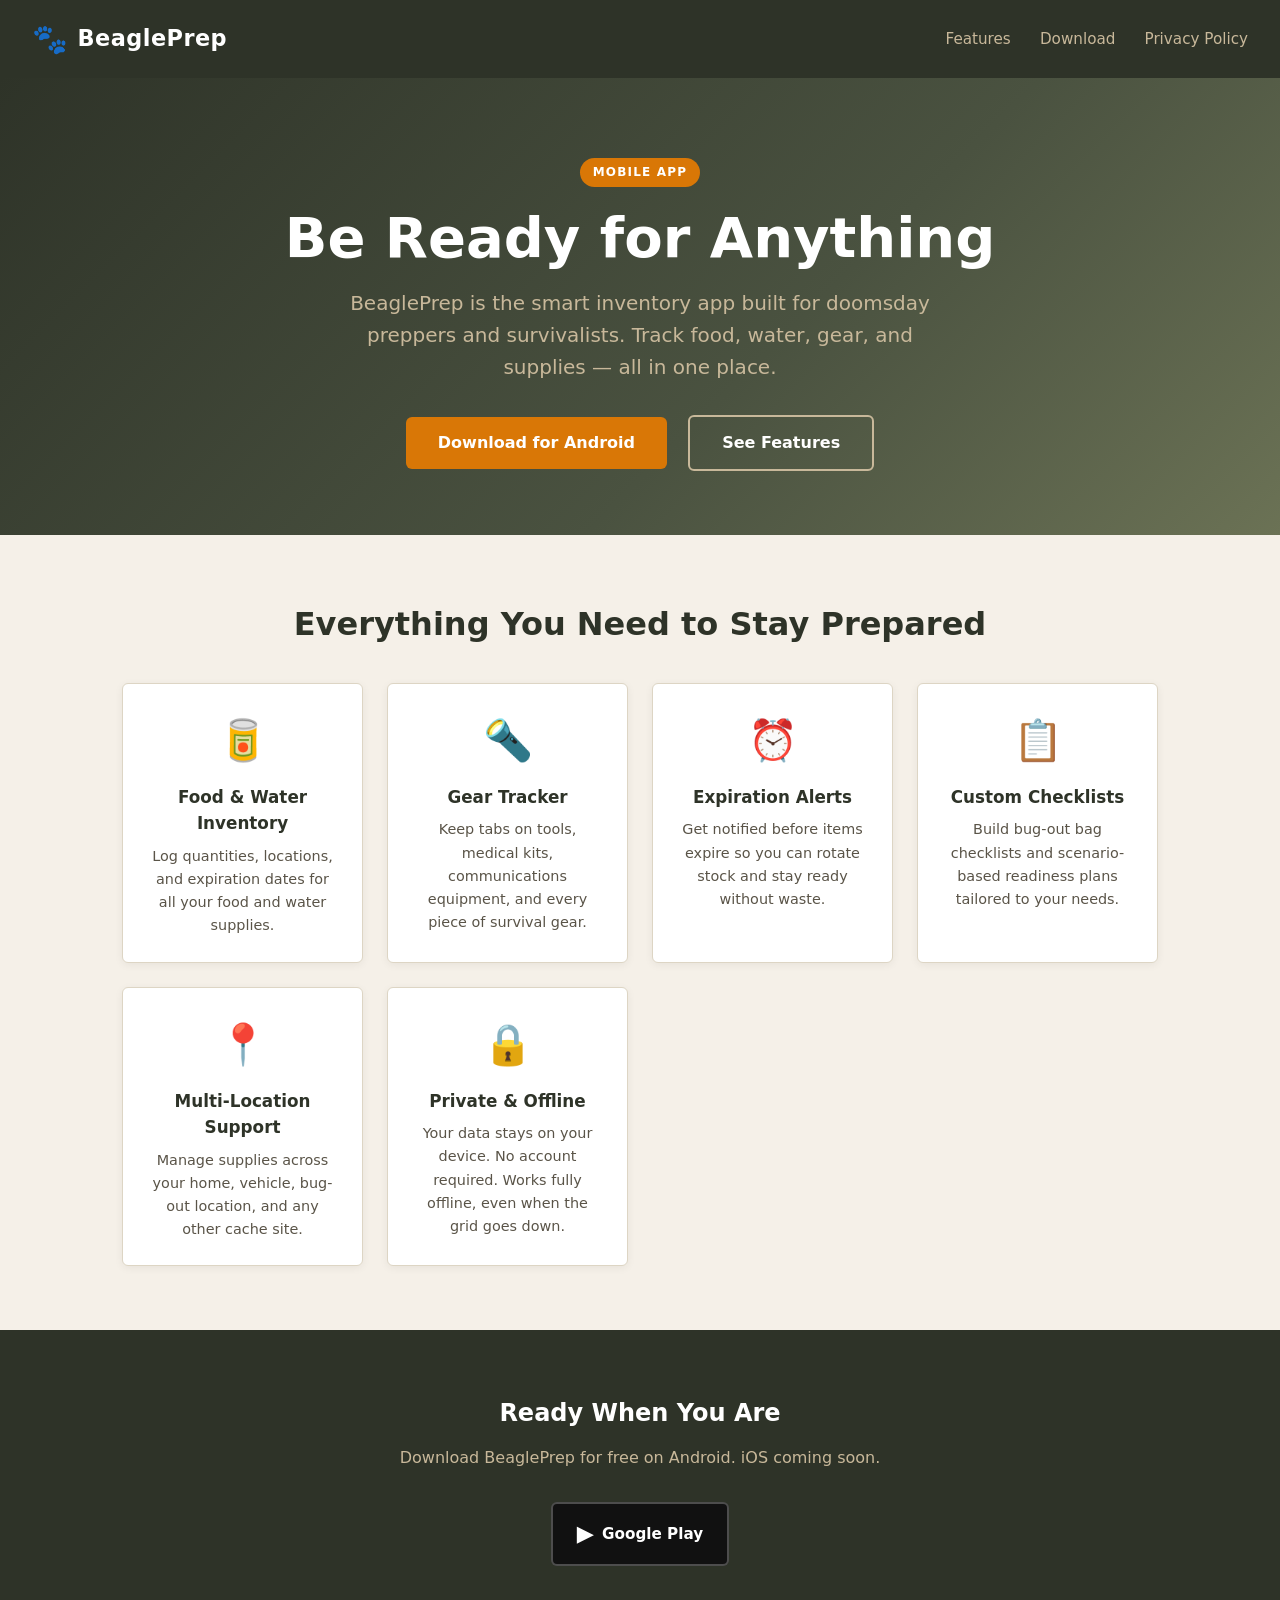
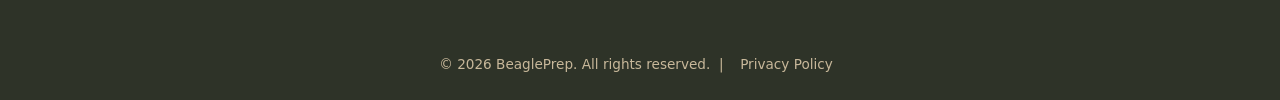
==== beagleprep/index.html @ c1d59034 "Updated website." ====
<!DOCTYPE html>
<html lang="en">
<head>
  <meta charset="UTF-8" />
  <meta name="viewport" content="width=device-width, initial-scale=1.0" />
  <meta name="description" content="BeaglePrep — The smart inventory app for doomsday preppers and survivalists. Track food, water, gear and supplies so you're always ready." />
  <title>BeaglePrep — Prepper Inventory App</title>
  <link rel="stylesheet" href="../style.css" />
</head>
<body>

  <!-- ── Header ── -->
  <header>
    <a class="logo" href="/beagleprep/">
      <span class="logo-icon">🐾</span>
      <span class="logo-text">BeaglePrep</span>
    </a>
    <nav>
      <a href="#features">Features</a>
      <a href="#download">Download</a>
      <a href="/beagleprep/privacy/">Privacy Policy</a>
    </nav>
  </header>

  <!-- ── Hero ── -->
  <div class="hero">
    <span class="hero-badge">Mobile App</span>
    <h1>Be Ready for Anything</h1>
    <p>BeaglePrep is the smart inventory app built for doomsday preppers and survivalists. Track food, water, gear, and supplies — all in one place.</p>
    <a href="#download" class="btn btn-primary">Download for Android</a>
    <a href="#features" class="btn btn-outline">See Features</a>
  </div>

  <!-- ── Features ── -->
  <section id="features">
    <h2>Everything You Need to Stay Prepared</h2>
    <div class="features-grid">

      <div class="feature-card">
        <div class="icon">🥫</div>
        <h3>Food &amp; Water Inventory</h3>
        <p>Log quantities, locations, and expiration dates for all your food and water supplies.</p>
      </div>

      <div class="feature-card">
        <div class="icon">🔦</div>
        <h3>Gear Tracker</h3>
        <p>Keep tabs on tools, medical kits, communications equipment, and every piece of survival gear.</p>
      </div>

      <div class="feature-card">
        <div class="icon">⏰</div>
        <h3>Expiration Alerts</h3>
        <p>Get notified before items expire so you can rotate stock and stay ready without waste.</p>
      </div>

      <div class="feature-card">
        <div class="icon">📋</div>
        <h3>Custom Checklists</h3>
        <p>Build bug-out bag checklists and scenario-based readiness plans tailored to your needs.</p>
      </div>

      <div class="feature-card">
        <div class="icon">📍</div>
        <h3>Multi-Location Support</h3>
        <p>Manage supplies across your home, vehicle, bug-out location, and any other cache site.</p>
      </div>

      <div class="feature-card">
        <div class="icon">🔒</div>
        <h3>Private &amp; Offline</h3>
        <p>Your data stays on your device. No account required. Works fully offline, even when the grid goes down.</p>
      </div>

    </div>
  </section>

  <!-- ── Download ── -->
  <div class="download-section" id="download">
    <h2>Ready When You Are</h2>
    <p>Download BeaglePrep for free on Android. iOS coming soon.</p>
    <div class="store-buttons">
      <a href="#" class="store-btn">
        <span class="store-icon">▶</span>
        Google Play
      </a>
    </div>
  </div>

  <!-- ── Footer ── -->
  <footer>
    <p>
      &copy; <span id="year"></span> BeaglePrep. All rights reserved.
      &nbsp;|&nbsp;
      <a href="/beagleprep/privacy/">Privacy Policy</a>
    </p>
  </footer>

  <script>
    document.getElementById('year').textContent = new Date().getFullYear();
  </script>

</body>
</html>
---- style.css ----
/* BeaglePrep — Static Website Styles */

*, *::before, *::after {
  box-sizing: border-box;
  margin: 0;
  padding: 0;
}

:root {
  --olive:      #4a5240;
  --olive-dark: #2e3328;
  --tan:        #c8b89a;
  --tan-light:  #f5f0e8;
  --amber:      #d97706;
  --amber-dark: #b45309;
  --text:       #1c1a17;
  --text-muted: #5a5448;
  --white:      #ffffff;
  --radius:     6px;
}

html {
  font-size: 16px;
  scroll-behavior: smooth;
}

body {
  font-family: 'Segoe UI', system-ui, -apple-system, sans-serif;
  background-color: var(--tan-light);
  color: var(--text);
  line-height: 1.6;
}

/* ── Header ─────────────────────────────────────────────────── */
header {
  background-color: var(--olive-dark);
  color: var(--white);
  padding: 1rem 2rem;
  display: flex;
  align-items: center;
  justify-content: space-between;
  gap: 1rem;
  flex-wrap: wrap;
}

.logo {
  display: flex;
  align-items: center;
  gap: 0.6rem;
  text-decoration: none;
  color: var(--white);
}

.logo-icon {
  font-size: 1.8rem;
}

.logo-text {
  font-size: 1.4rem;
  font-weight: 700;
  letter-spacing: 0.02em;
}

nav a {
  color: var(--tan);
  text-decoration: none;
  font-size: 0.95rem;
  margin-left: 1.5rem;
  transition: color 0.2s;
}

nav a:hover {
  color: var(--white);
}

/* ── Hero ───────────────────────────────────────────────────── */
.hero {
  background: linear-gradient(135deg, var(--olive-dark) 0%, var(--olive) 60%, #6b7255 100%);
  color: var(--white);
  text-align: center;
  padding: 5rem 2rem 4rem;
}

.hero-badge {
  display: inline-block;
  background-color: var(--amber);
  color: var(--white);
  font-size: 0.75rem;
  font-weight: 700;
  letter-spacing: 0.1em;
  text-transform: uppercase;
  padding: 0.3rem 0.8rem;
  border-radius: 2rem;
  margin-bottom: 1.2rem;
}

.hero h1 {
  font-size: clamp(2rem, 5vw, 3.5rem);
  font-weight: 800;
  line-height: 1.15;
  margin-bottom: 1rem;
}

.hero p {
  font-size: clamp(1rem, 2.5vw, 1.25rem);
  color: var(--tan);
  max-width: 600px;
  margin: 0 auto 2rem;
}

.btn {
  display: inline-block;
  padding: 0.85rem 2rem;
  border-radius: var(--radius);
  font-size: 1rem;
  font-weight: 600;
  text-decoration: none;
  transition: background-color 0.2s, transform 0.1s;
  cursor: pointer;
  border: none;
}

.btn:active { transform: scale(0.98); }

.btn-primary {
  background-color: var(--amber);
  color: var(--white);
}

.btn-primary:hover {
  background-color: var(--amber-dark);
}

.btn-outline {
  background-color: transparent;
  color: var(--white);
  border: 2px solid var(--tan);
  margin-left: 1rem;
}

.btn-outline:hover {
  background-color: rgba(255,255,255,0.1);
}

/* ── Sections ───────────────────────────────────────────────── */
section {
  padding: 4rem 2rem;
  max-width: 1100px;
  margin: 0 auto;
}

section h2 {
  font-size: clamp(1.5rem, 3vw, 2rem);
  color: var(--olive-dark);
  margin-bottom: 2rem;
  text-align: center;
}

/* ── Feature Grid ───────────────────────────────────────────── */
.features-grid {
  display: grid;
  grid-template-columns: repeat(auto-fit, minmax(240px, 1fr));
  gap: 1.5rem;
}

.feature-card {
  background: var(--white);
  border: 1px solid #ddd5c4;
  border-radius: var(--radius);
  padding: 1.5rem;
  text-align: center;
  box-shadow: 0 2px 8px rgba(0,0,0,0.06);
}

.feature-card .icon {
  font-size: 2.5rem;
  margin-bottom: 0.75rem;
}

.feature-card h3 {
  font-size: 1.05rem;
  color: var(--olive-dark);
  margin-bottom: 0.5rem;
}

.feature-card p {
  font-size: 0.9rem;
  color: var(--text-muted);
}

/* ── App-Store Buttons ──────────────────────────────────────── */
.download-section {
  background-color: var(--olive-dark);
  color: var(--white);
  text-align: center;
  padding: 4rem 2rem;
}

.download-section h2 {
  color: var(--white);
  margin-bottom: 0.75rem;
}

.download-section p {
  color: var(--tan);
  margin-bottom: 2rem;
}

.store-buttons {
  display: flex;
  gap: 1rem;
  justify-content: center;
  flex-wrap: wrap;
}

.store-btn {
  display: inline-flex;
  align-items: center;
  gap: 0.5rem;
  background-color: #111;
  color: var(--white);
  border: 2px solid rgba(255,255,255,0.25);
  border-radius: var(--radius);
  padding: 0.75rem 1.5rem;
  text-decoration: none;
  font-size: 0.95rem;
  font-weight: 600;
  transition: border-color 0.2s;
}

.store-btn:hover {
  border-color: var(--amber);
}

.store-btn .store-icon {
  font-size: 1.4rem;
}

/* ── Home (thegroovesalad.com) ──────────────────────────────── */
.home-content {
  max-width: 600px;
  margin: 0 auto;
  padding: 3rem 2rem;
  text-align: center;
}

.dog-photo {
  margin-bottom: 2.5rem;
}

.dog-photo img {
  width: 100%;
  max-width: 400px;
  border-radius: 12px;
  box-shadow: 0 4px 16px rgba(0,0,0,0.12);
}

.home-projects {
  display: flex;
  flex-direction: column;
  gap: 1rem;
}

.project-card {
  display: flex;
  align-items: center;
  gap: 1.25rem;
  background: var(--white);
  border: 1px solid #ddd5c4;
  border-radius: var(--radius);
  padding: 1.25rem 1.5rem;
  text-decoration: none;
  color: var(--text);
  box-shadow: 0 2px 8px rgba(0,0,0,0.06);
  transition: box-shadow 0.2s, border-color 0.2s;
  text-align: left;
}

.project-card:hover {
  box-shadow: 0 4px 16px rgba(0,0,0,0.12);
  border-color: var(--amber);
}

.project-icon {
  font-size: 2.25rem;
  flex-shrink: 0;
}

.project-card h2 {
  font-size: 1.15rem;
  color: var(--olive-dark);
  margin-bottom: 0.2rem;
}

.project-card p {
  font-size: 0.875rem;
  color: var(--text-muted);
  margin: 0;
}

/* ── Privacy Policy ─────────────────────────────────────────── */
.policy-content {
  max-width: 760px;
  margin: 0 auto;
  padding: 3rem 2rem;
}

.policy-content h1 {
  font-size: clamp(1.75rem, 3vw, 2.25rem);
  color: var(--olive-dark);
  margin-bottom: 0.5rem;
}

.policy-content .updated {
  font-size: 0.85rem;
  color: var(--text-muted);
  margin-bottom: 2.5rem;
}

.policy-content h2 {
  font-size: 1.15rem;
  color: var(--olive-dark);
  margin-top: 2rem;
  margin-bottom: 0.5rem;
  text-align: left;
}

.policy-content p,
.policy-content ul {
  font-size: 0.95rem;
  color: var(--text);
  margin-bottom: 1rem;
}

.policy-content ul {
  padding-left: 1.5rem;
}

.policy-content ul li {
  margin-bottom: 0.4rem;
}

.policy-content a {
  color: var(--amber-dark);
  text-decoration: underline;
}

/* ── Footer ─────────────────────────────────────────────────── */
footer {
  background-color: var(--olive-dark);
  color: var(--tan);
  text-align: center;
  padding: 1.5rem 2rem;
  font-size: 0.85rem;
}

footer a {
  color: var(--tan);
  text-decoration: none;
  margin: 0 0.5rem;
}

footer a:hover {
  color: var(--white);
}
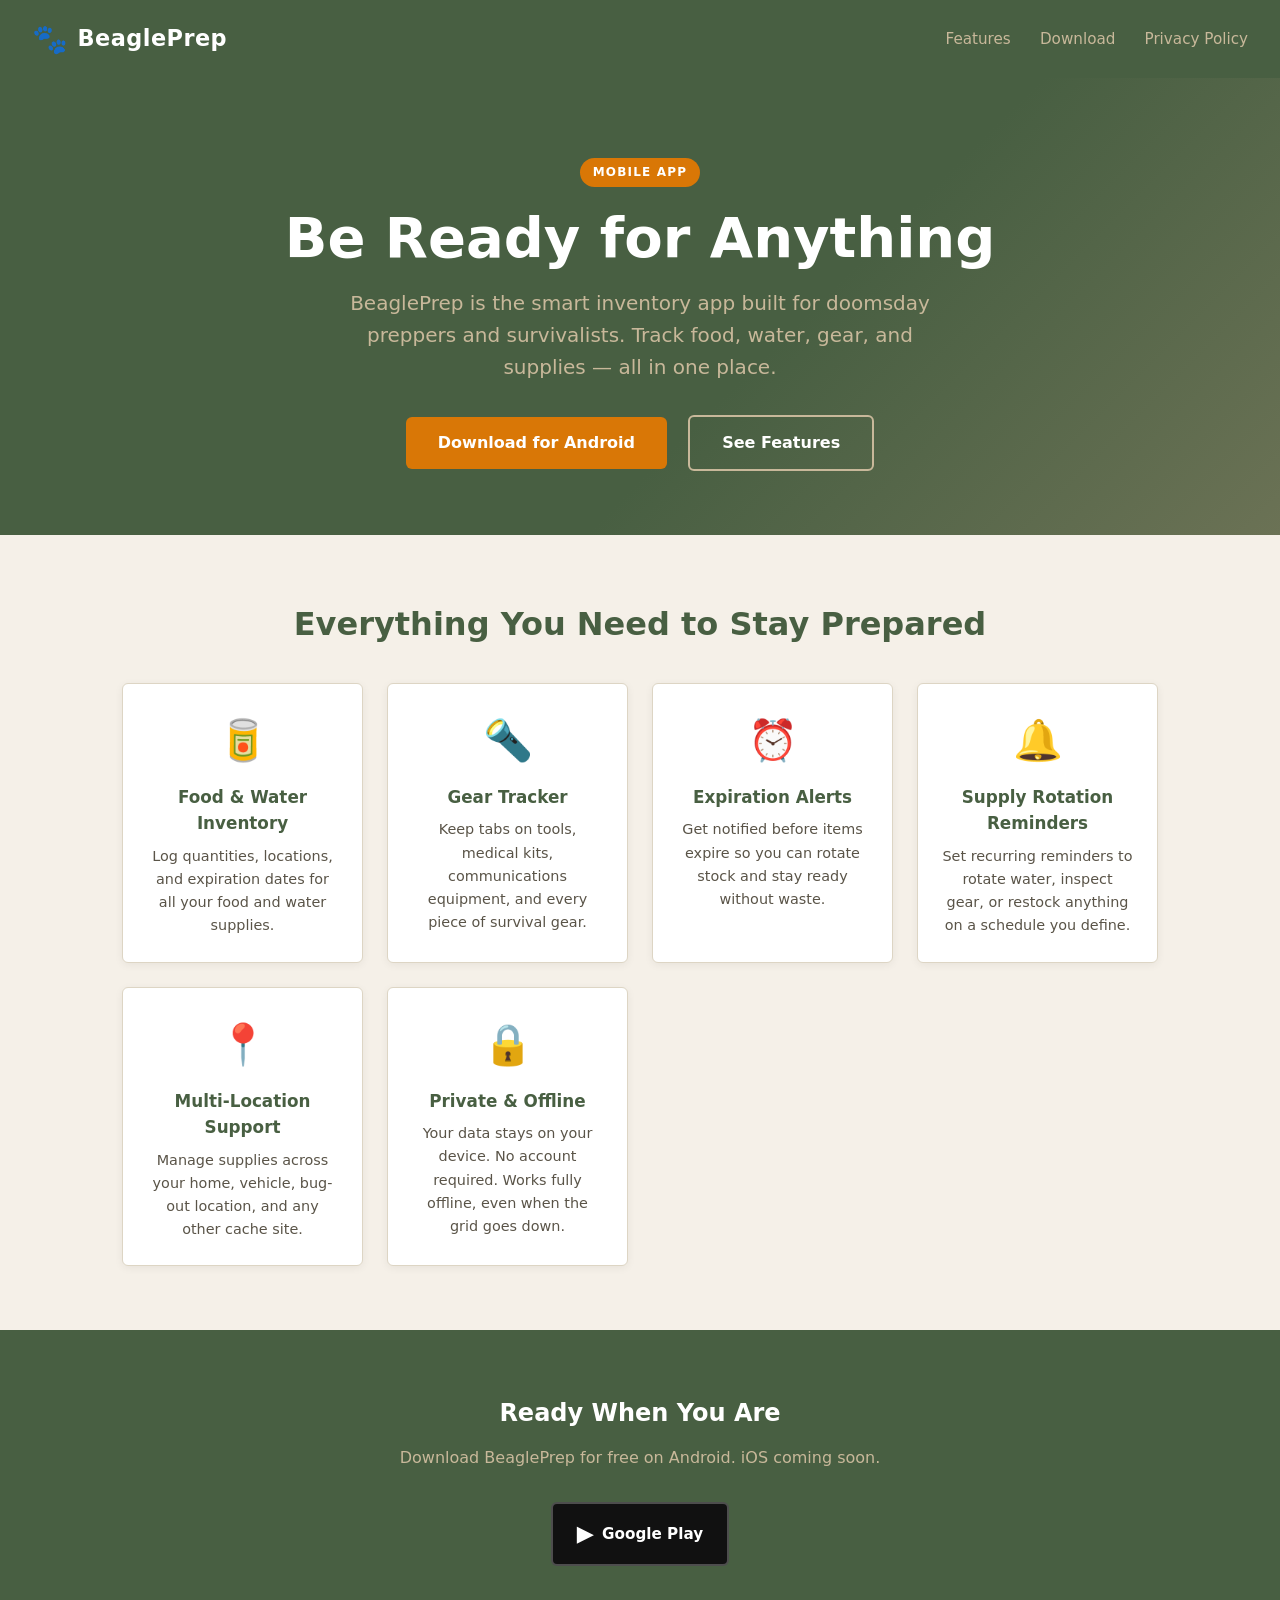
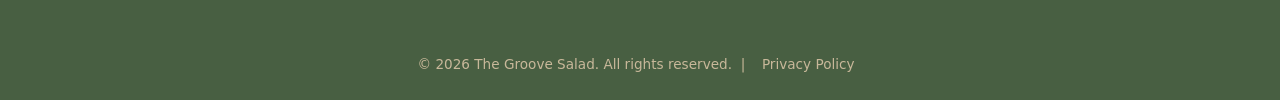
==== commit 6089e681: "Updates. Priuvacy policy anchor." ====
--- a/beagleprep/index.html
+++ b/beagleprep/index.html
@@ -55,9 +55,9 @@
       </div>
 
       <div class="feature-card">
-        <div class="icon">📋</div>
-        <h3>Custom Checklists</h3>
-        <p>Build bug-out bag checklists and scenario-based readiness plans tailored to your needs.</p>
+        <div class="icon">🔔</div>
+        <h3>Supply Rotation Reminders</h3>
+        <p>Set recurring reminders to rotate water, inspect gear, or restock anything on a schedule you define.</p>
       </div>
 
       <div class="feature-card">
@@ -90,7 +90,7 @@
   <!-- ── Footer ── -->
   <footer>
     <p>
-      &copy; <span id="year"></span> BeaglePrep. All rights reserved.
+      &copy; <span id="year"></span> The Groove Salad. All rights reserved.
       &nbsp;|&nbsp;
       <a href="/beagleprep/privacy/">Privacy Policy</a>
     </p>
--- a/style.css
+++ b/style.css
@@ -7,8 +7,8 @@
 }
 
 :root {
-  --olive:      #4a5240;
-  --olive-dark: #2e3328;
+  --olive:      #485F42;
+  --olive-dark: #485F42;
   --tan:        #c8b89a;
   --tan-light:  #f5f0e8;
   --amber:      #d97706;
@@ -238,21 +238,52 @@
 
 /* ── Home (thegroovesalad.com) ──────────────────────────────── */
 .home-content {
-  max-width: 600px;
+  max-width: 620px;
   margin: 0 auto;
   padding: 3rem 2rem;
-  text-align: center;
 }
 
 .dog-photo {
-  margin-bottom: 2.5rem;
+  margin-bottom: 2rem;
+  text-align: center;
 }
 
 .dog-photo img {
   width: 100%;
-  max-width: 400px;
+  max-width: 420px;
   border-radius: 12px;
   box-shadow: 0 4px 16px rgba(0,0,0,0.12);
+}
+
+.home-bio {
+  margin-bottom: 2.5rem;
+}
+
+.home-bio h1 {
+  font-size: clamp(1.75rem, 4vw, 2.25rem);
+  color: var(--olive-dark);
+  margin-bottom: 1rem;
+}
+
+.home-bio p {
+  font-size: 1rem;
+  color: var(--text);
+  margin-bottom: 0.9rem;
+  line-height: 1.7;
+}
+
+.home-bio-dog {
+  font-size: 0.875rem !important;
+  color: var(--text-muted) !important;
+  font-style: italic;
+}
+
+.home-projects-heading {
+  font-size: 0.85rem;
+  text-transform: uppercase;
+  letter-spacing: 0.08em;
+  color: var(--text-muted);
+  margin-bottom: 0.75rem;
 }
 
 .home-projects {
@@ -286,7 +317,7 @@
   flex-shrink: 0;
 }
 
-.project-card h2 {
+.project-card h3 {
   font-size: 1.15rem;
   color: var(--olive-dark);
   margin-bottom: 0.2rem;
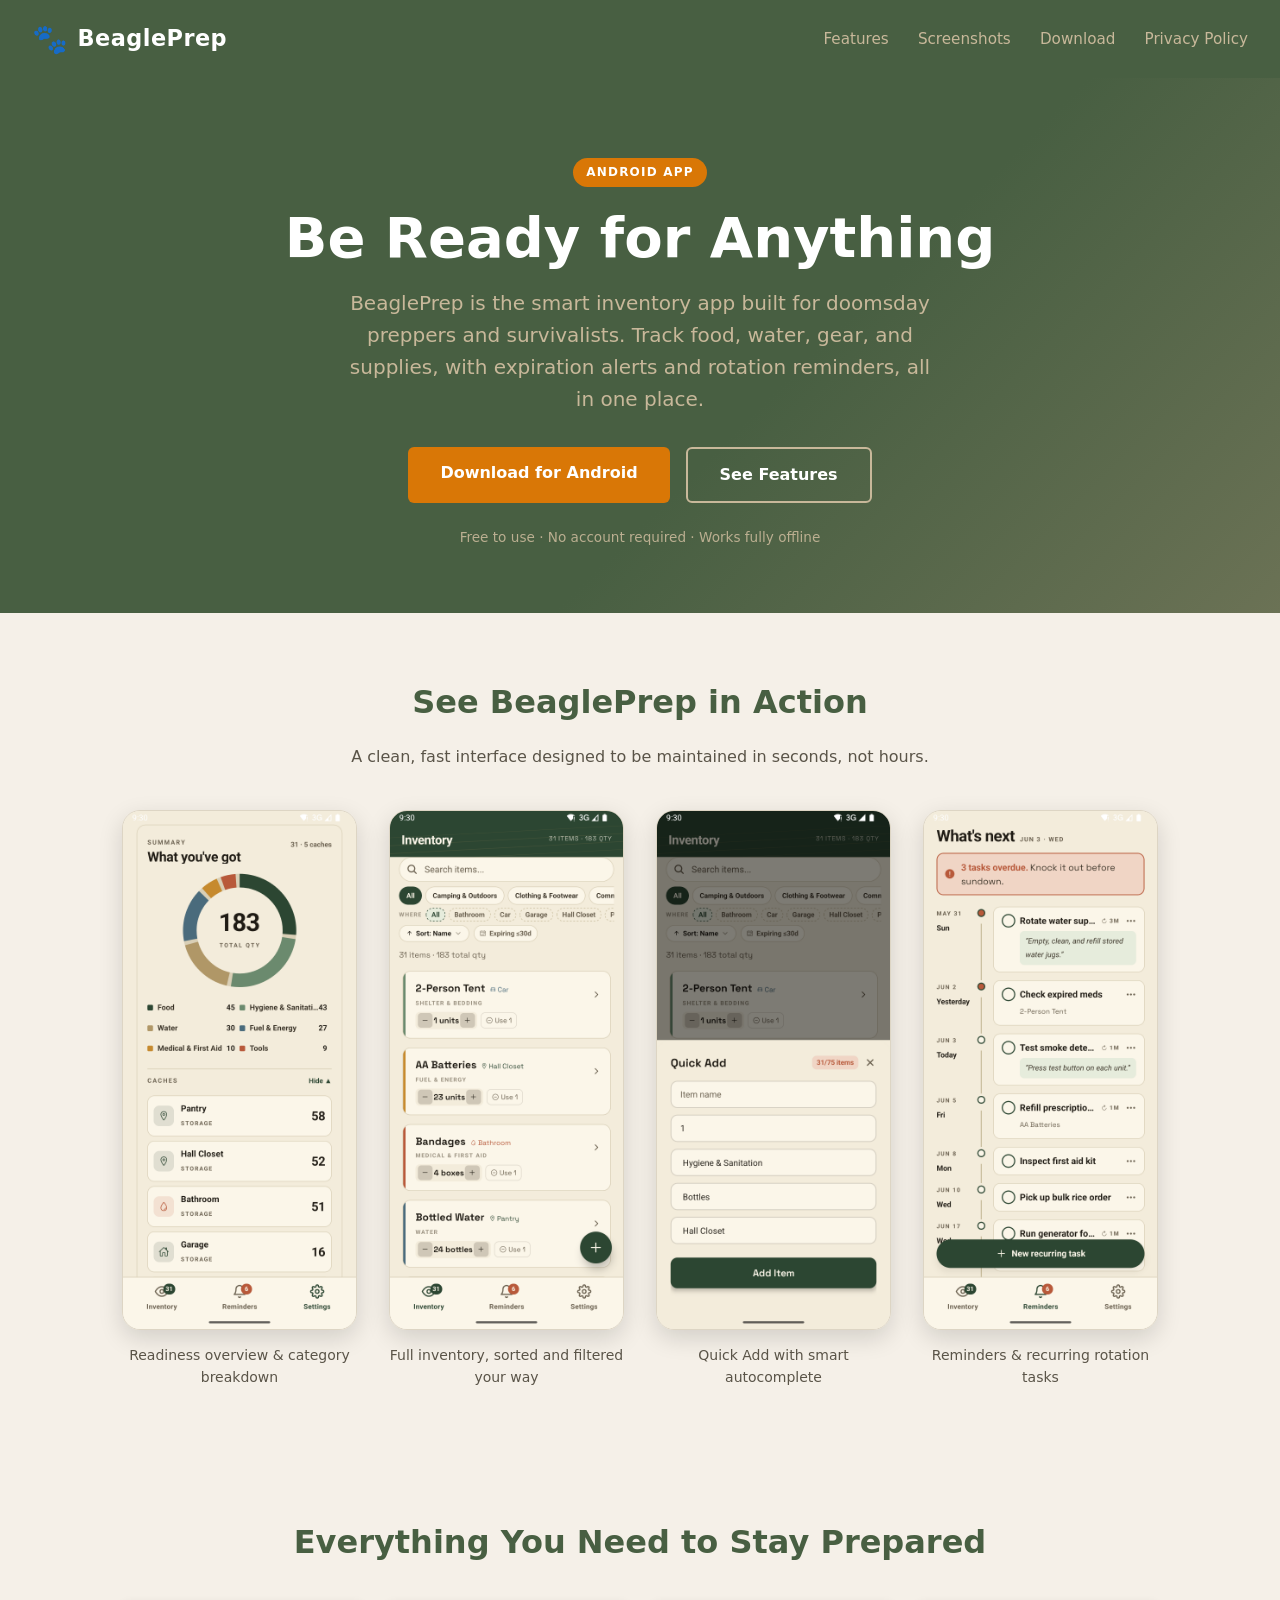
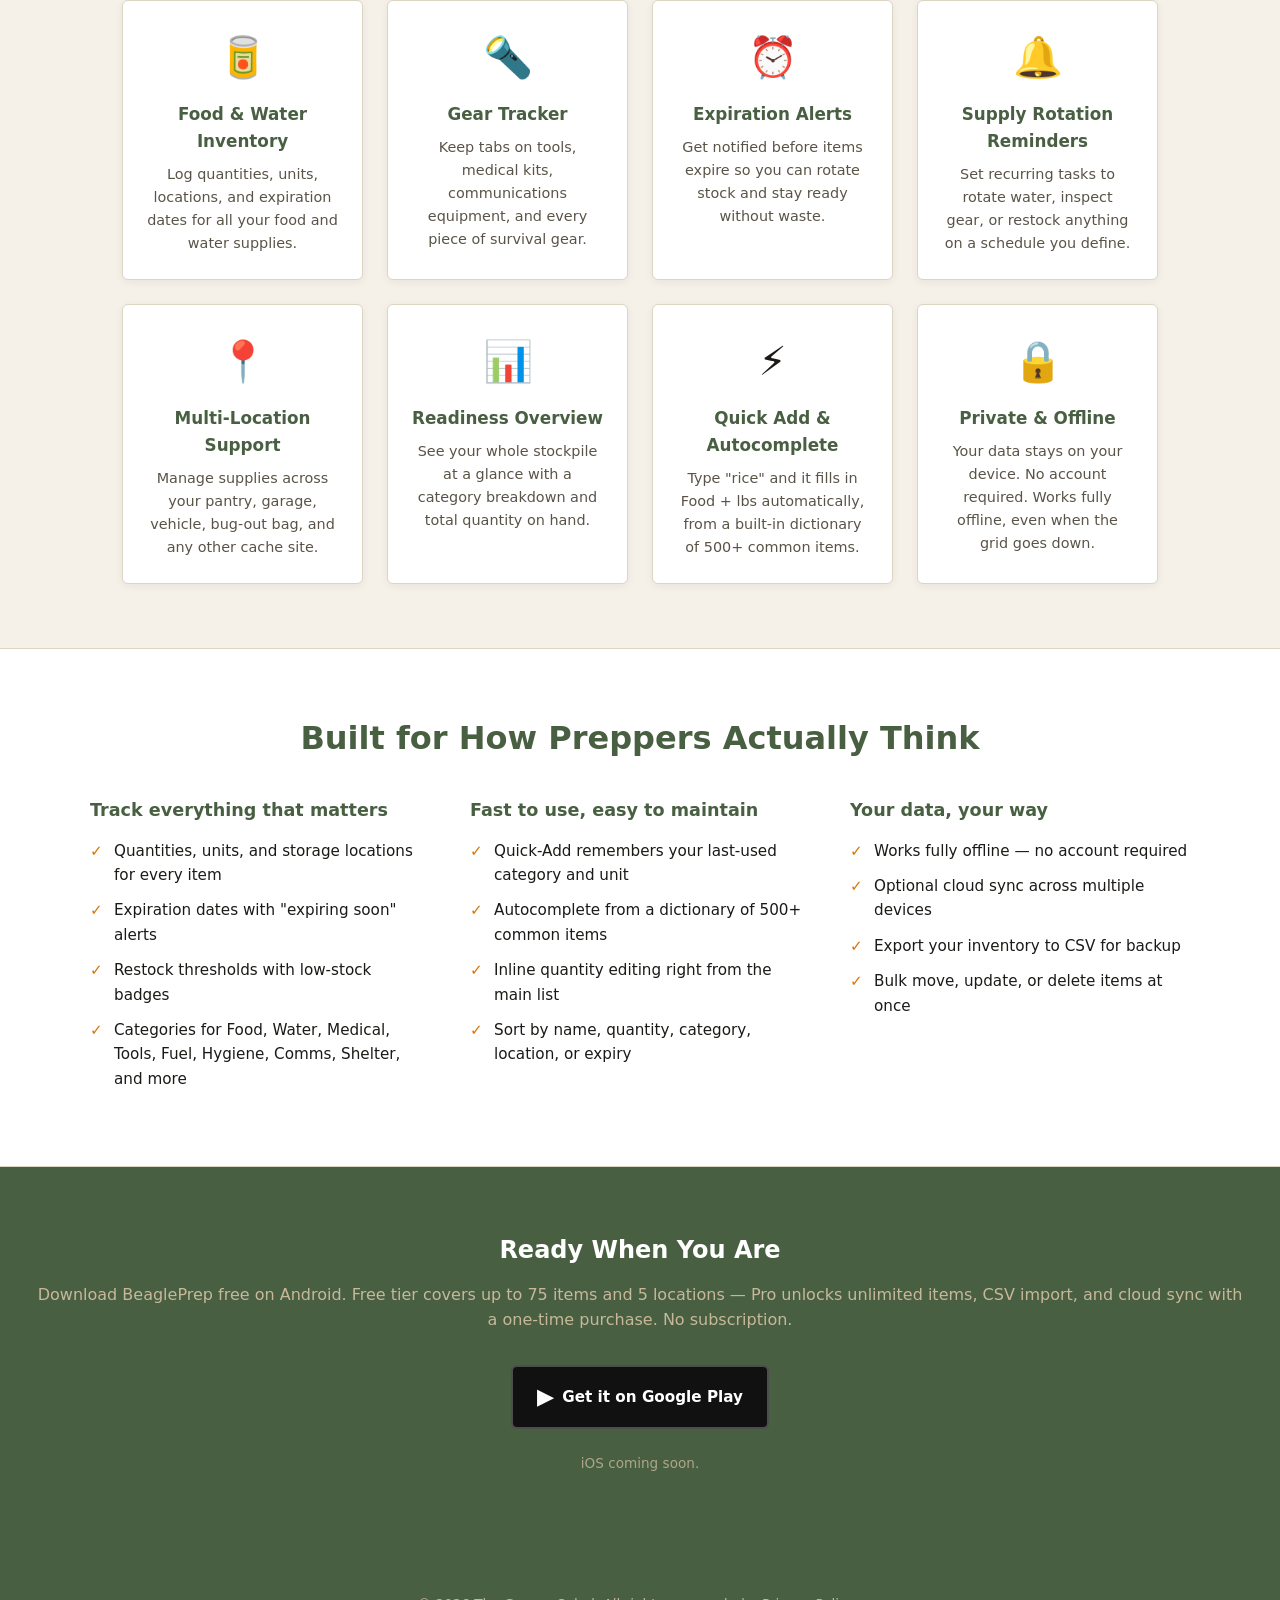
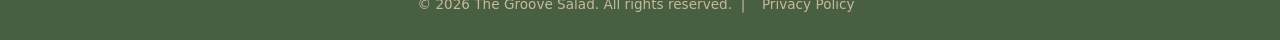
==== commit c4c0a47f: "UPdated BeaglePrep site to include screenies." ====
--- a/beagleprep/index.html
+++ b/beagleprep/index.html
@@ -3,8 +3,8 @@
 <head>
   <meta charset="UTF-8" />
   <meta name="viewport" content="width=device-width, initial-scale=1.0" />
-  <meta name="description" content="BeaglePrep — The smart inventory app for doomsday preppers and survivalists. Track food, water, gear and supplies so you're always ready." />
-  <title>BeaglePrep — Prepper Inventory App</title>
+  <meta name="description" content="BeaglePrep: the smart inventory app for doomsday preppers and survivalists. Track food, water, gear and supplies with expiration alerts and rotation reminders so you're always ready." />
+  <title>BeaglePrep · Prepper Inventory App for Android</title>
   <link rel="stylesheet" href="../style.css" />
 </head>
 <body>
@@ -17,6 +17,7 @@
     </a>
     <nav>
       <a href="#features">Features</a>
+      <a href="#screenshots">Screenshots</a>
       <a href="#download">Download</a>
       <a href="/beagleprep/privacy/">Privacy Policy</a>
     </nav>
@@ -24,12 +25,44 @@
 
   <!-- ── Hero ── -->
   <div class="hero">
-    <span class="hero-badge">Mobile App</span>
+    <span class="hero-badge">Android App</span>
     <h1>Be Ready for Anything</h1>
-    <p>BeaglePrep is the smart inventory app built for doomsday preppers and survivalists. Track food, water, gear, and supplies — all in one place.</p>
-    <a href="#download" class="btn btn-primary">Download for Android</a>
-    <a href="#features" class="btn btn-outline">See Features</a>
+    <p>BeaglePrep is the smart inventory app built for doomsday preppers and survivalists. Track food, water, gear, and supplies, with expiration alerts and rotation reminders, all in one place.</p>
+    <div class="hero-actions">
+      <a href="https://play.google.com/store/apps/details?id=com.beagle.inventory" class="btn btn-primary" target="_blank" rel="noopener">Download for Android</a>
+      <a href="#features" class="btn btn-outline">See Features</a>
+    </div>
+    <p class="hero-note">Free to use · No account required · Works fully offline</p>
   </div>
+
+  <!-- ── Screenshots ── -->
+  <section id="screenshots">
+    <h2>See BeaglePrep in Action</h2>
+    <p class="section-sub">A clean, fast interface designed to be maintained in seconds, not hours.</p>
+    <div class="screenshots-grid">
+
+      <figure class="shot">
+        <img src="screenshots/overview.png" alt="BeaglePrep readiness overview showing a category breakdown donut chart and storage caches" loading="lazy" />
+        <figcaption>Readiness overview &amp; category breakdown</figcaption>
+      </figure>
+
+      <figure class="shot">
+        <img src="screenshots/all-view.png" alt="BeaglePrep inventory list showing items with quantities, locations and categories" loading="lazy" />
+        <figcaption>Full inventory, sorted and filtered your way</figcaption>
+      </figure>
+
+      <figure class="shot">
+        <img src="screenshots/home.png" alt="BeaglePrep Quick Add sheet for rapidly entering a new supply item" loading="lazy" />
+        <figcaption>Quick Add with smart autocomplete</figcaption>
+      </figure>
+
+      <figure class="shot">
+        <img src="screenshots/reminders.png" alt="BeaglePrep reminders timeline showing recurring supply rotation tasks" loading="lazy" />
+        <figcaption>Reminders &amp; recurring rotation tasks</figcaption>
+      </figure>
+
+    </div>
+  </section>
 
   <!-- ── Features ── -->
   <section id="features">
@@ -39,7 +72,7 @@
       <div class="feature-card">
         <div class="icon">🥫</div>
         <h3>Food &amp; Water Inventory</h3>
-        <p>Log quantities, locations, and expiration dates for all your food and water supplies.</p>
+        <p>Log quantities, units, locations, and expiration dates for all your food and water supplies.</p>
       </div>
 
       <div class="feature-card">
@@ -57,13 +90,25 @@
       <div class="feature-card">
         <div class="icon">🔔</div>
         <h3>Supply Rotation Reminders</h3>
-        <p>Set recurring reminders to rotate water, inspect gear, or restock anything on a schedule you define.</p>
+        <p>Set recurring tasks to rotate water, inspect gear, or restock anything on a schedule you define.</p>
       </div>
 
       <div class="feature-card">
         <div class="icon">📍</div>
         <h3>Multi-Location Support</h3>
-        <p>Manage supplies across your home, vehicle, bug-out location, and any other cache site.</p>
+        <p>Manage supplies across your pantry, garage, vehicle, bug-out bag, and any other cache site.</p>
+      </div>
+
+      <div class="feature-card">
+        <div class="icon">📊</div>
+        <h3>Readiness Overview</h3>
+        <p>See your whole stockpile at a glance with a category breakdown and total quantity on hand.</p>
+      </div>
+
+      <div class="feature-card">
+        <div class="icon">⚡</div>
+        <h3>Quick Add &amp; Autocomplete</h3>
+        <p>Type "rice" and it fills in Food + lbs automatically, from a built-in dictionary of 500+ common items.</p>
       </div>
 
       <div class="feature-card">
@@ -75,16 +120,51 @@
     </div>
   </section>
 
+  <!-- ── Detail / More Info ── -->
+  <section id="about" class="about-section">
+    <h2>Built for How Preppers Actually Think</h2>
+    <div class="about-grid">
+      <div class="about-col">
+        <h3>Track everything that matters</h3>
+        <ul>
+          <li>Quantities, units, and storage locations for every item</li>
+          <li>Expiration dates with "expiring soon" alerts</li>
+          <li>Restock thresholds with low-stock badges</li>
+          <li>Categories for Food, Water, Medical, Tools, Fuel, Hygiene, Comms, Shelter, and more</li>
+        </ul>
+      </div>
+      <div class="about-col">
+        <h3>Fast to use, easy to maintain</h3>
+        <ul>
+          <li>Quick-Add remembers your last-used category and unit</li>
+          <li>Autocomplete from a dictionary of 500+ common items</li>
+          <li>Inline quantity editing right from the main list</li>
+          <li>Sort by name, quantity, category, location, or expiry</li>
+        </ul>
+      </div>
+      <div class="about-col">
+        <h3>Your data, your way</h3>
+        <ul>
+          <li>Works fully offline — no account required</li>
+          <li>Optional cloud sync across multiple devices</li>
+          <li>Export your inventory to CSV for backup</li>
+          <li>Bulk move, update, or delete items at once</li>
+        </ul>
+      </div>
+    </div>
+  </section>
+
   <!-- ── Download ── -->
   <div class="download-section" id="download">
     <h2>Ready When You Are</h2>
-    <p>Download BeaglePrep for free on Android. iOS coming soon.</p>
+    <p>Download BeaglePrep free on Android. Free tier covers up to 75 items and 5 locations — Pro unlocks unlimited items, CSV import, and cloud sync with a one-time purchase. No subscription.</p>
     <div class="store-buttons">
-      <a href="#" class="store-btn">
+      <a href="https://play.google.com/store/apps/details?id=com.beagle.inventory" class="store-btn" target="_blank" rel="noopener">
         <span class="store-icon">▶</span>
-        Google Play
+        Get it on Google Play
       </a>
     </div>
+    <p class="download-note">iOS coming soon.</p>
   </div>
 
   <!-- ── Footer ── -->
--- a/style.css
+++ b/style.css
@@ -1,4 +1,4 @@
-/* BeaglePrep — Static Website Styles */
+/* BeaglePrep Static Website Styles */
 
 *, *::before, *::after {
   box-sizing: border-box;
@@ -122,6 +122,20 @@
 
 .btn:active { transform: scale(0.98); }
 
+.hero-actions {
+  display: flex;
+  gap: 1rem;
+  justify-content: center;
+  flex-wrap: wrap;
+}
+
+.hero-note {
+  font-size: 0.85rem !important;
+  color: var(--tan) !important;
+  margin: 1.5rem auto 0 !important;
+  opacity: 0.9;
+}
+
 .btn-primary {
   background-color: var(--amber);
   color: var(--white);
@@ -135,7 +149,6 @@
   background-color: transparent;
   color: var(--white);
   border: 2px solid var(--tan);
-  margin-left: 1rem;
 }
 
 .btn-outline:hover {
@@ -186,6 +199,87 @@
 .feature-card p {
   font-size: 0.9rem;
   color: var(--text-muted);
+}
+
+/* ── Section subtitle ───────────────────────────────────────── */
+.section-sub {
+  text-align: center;
+  color: var(--text-muted);
+  font-size: 1rem;
+  max-width: 600px;
+  margin: -1rem auto 2.5rem;
+}
+
+/* ── Screenshots ────────────────────────────────────────────── */
+.screenshots-grid {
+  display: grid;
+  grid-template-columns: repeat(auto-fit, minmax(200px, 1fr));
+  gap: 2rem;
+}
+
+.shot {
+  margin: 0;
+  text-align: center;
+}
+
+.shot img {
+  width: 100%;
+  max-width: 280px;
+  border-radius: 18px;
+  border: 1px solid #ddd5c4;
+  box-shadow: 0 8px 24px rgba(0,0,0,0.14);
+  display: block;
+  margin: 0 auto 0.9rem;
+}
+
+.shot figcaption {
+  font-size: 0.875rem;
+  color: var(--text-muted);
+  max-width: 260px;
+  margin: 0 auto;
+}
+
+/* ── About / More Info ──────────────────────────────────────── */
+.about-section {
+  background: var(--white);
+  border-top: 1px solid #ddd5c4;
+  border-bottom: 1px solid #ddd5c4;
+  max-width: none;
+}
+
+.about-grid {
+  display: grid;
+  grid-template-columns: repeat(auto-fit, minmax(260px, 1fr));
+  gap: 2.5rem;
+  max-width: 1100px;
+  margin: 0 auto;
+}
+
+.about-col h3 {
+  font-size: 1.1rem;
+  color: var(--olive-dark);
+  margin-bottom: 0.9rem;
+}
+
+.about-col ul {
+  list-style: none;
+  padding: 0;
+}
+
+.about-col li {
+  position: relative;
+  padding-left: 1.5rem;
+  margin-bottom: 0.7rem;
+  font-size: 0.95rem;
+  color: var(--text);
+}
+
+.about-col li::before {
+  content: "✓";
+  position: absolute;
+  left: 0;
+  color: var(--amber);
+  font-weight: 700;
 }
 
 /* ── App-Store Buttons ──────────────────────────────────────── */
@@ -234,6 +328,12 @@
 
 .store-btn .store-icon {
   font-size: 1.4rem;
+}
+
+.download-note {
+  margin-top: 1.5rem !important;
+  font-size: 0.85rem !important;
+  opacity: 0.8;
 }
 
 /* ── Home (thegroovesalad.com) ──────────────────────────────── */
@@ -317,6 +417,13 @@
   flex-shrink: 0;
 }
 
+.project-icon-img {
+  width: 3rem;
+  height: 3rem;
+  object-fit: contain;
+  display: block;
+}
+
 .project-card h3 {
   font-size: 1.15rem;
   color: var(--olive-dark);
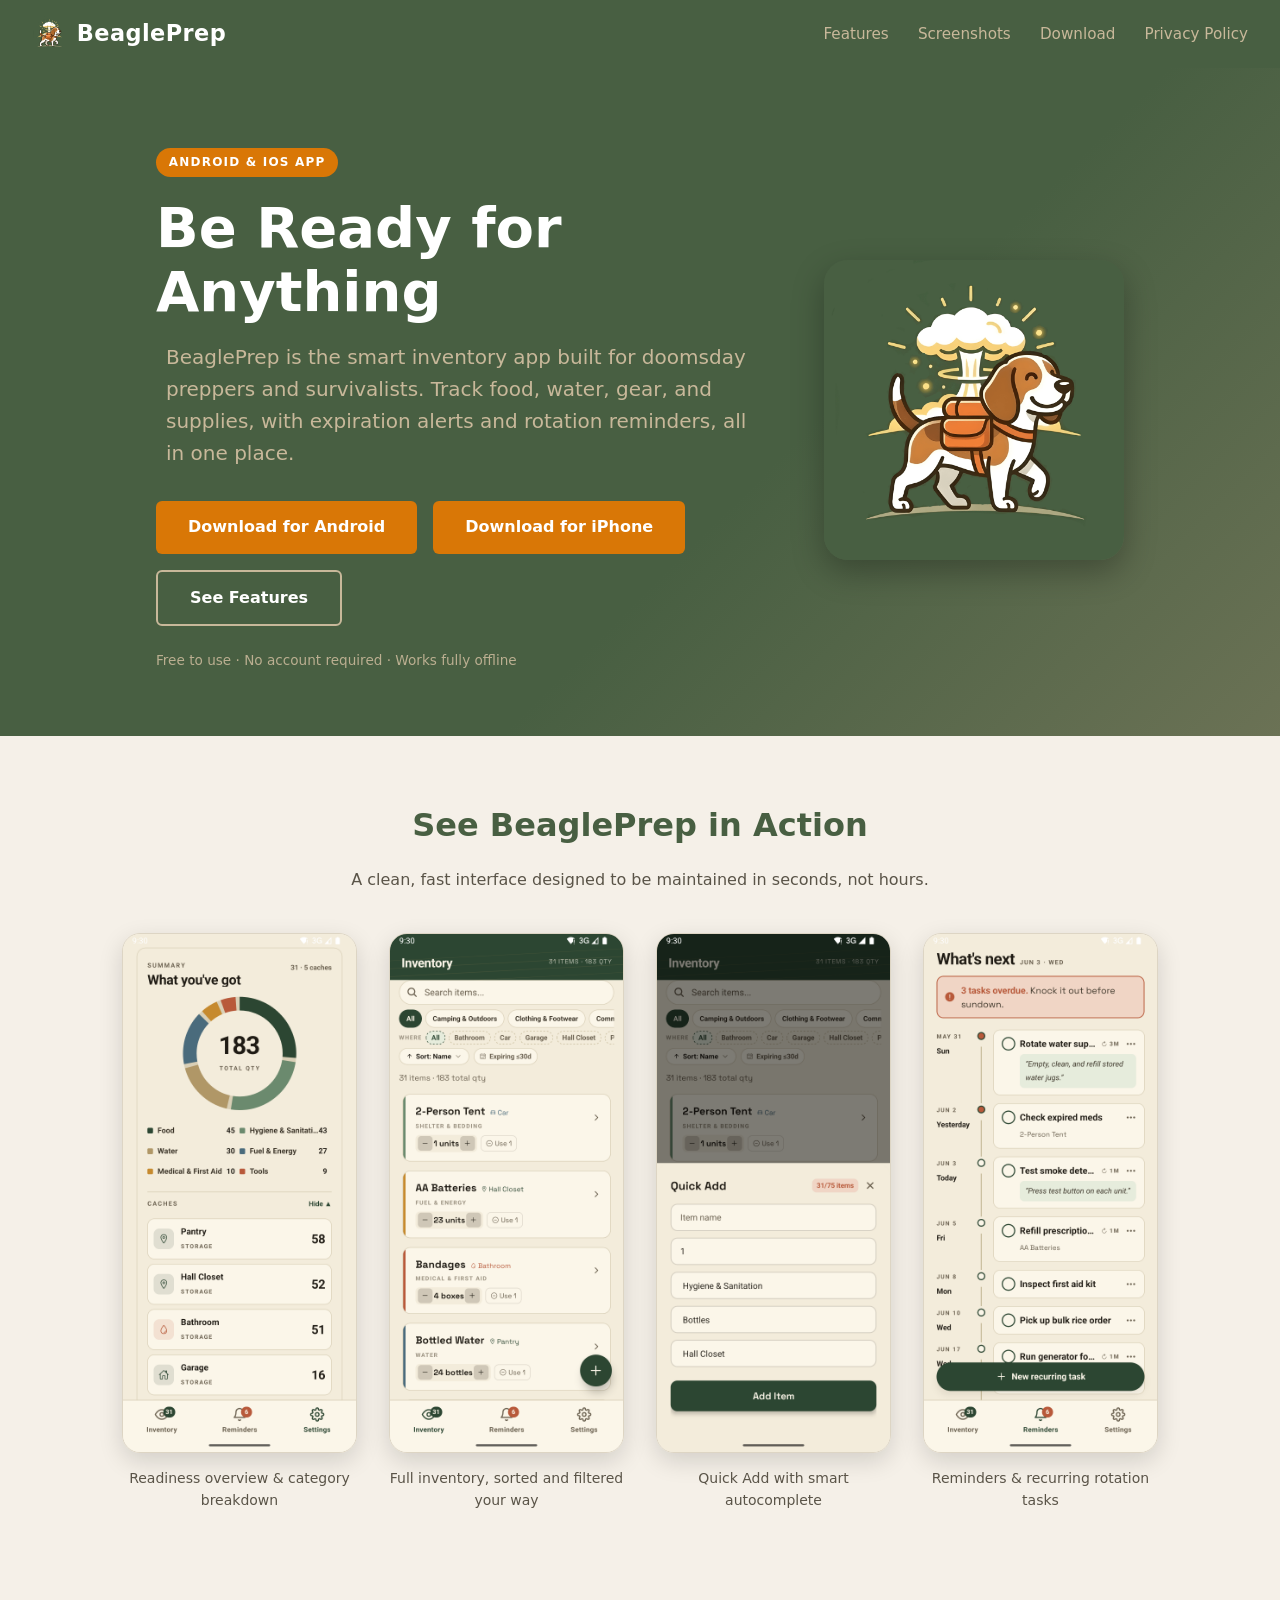
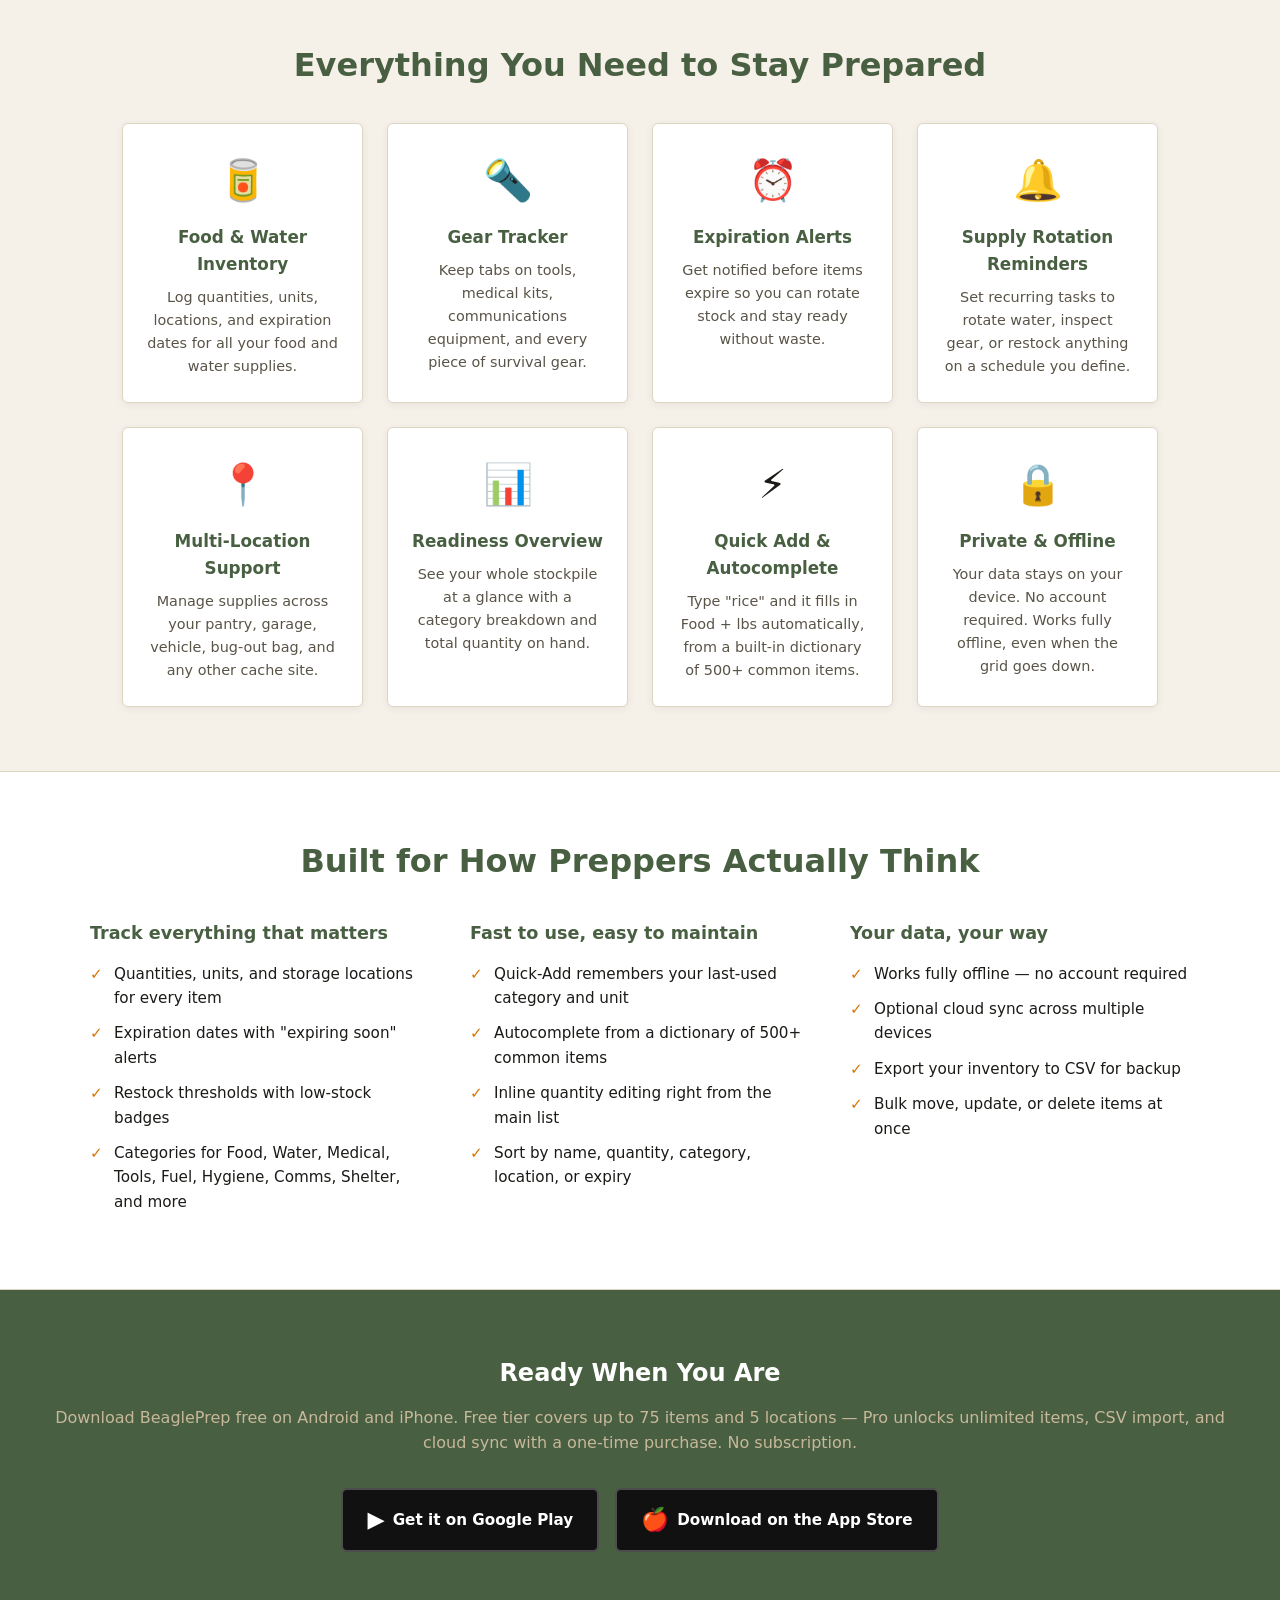
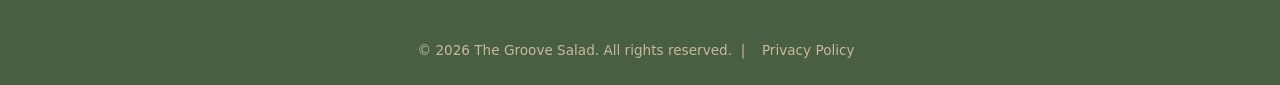
==== commit 5838be17: "BeaglePrep App Store link + hero layout. Co-Authored-By: Claude Fable 5 <noreply@anthropic.com>" ====
--- a/beagleprep/index.html
+++ b/beagleprep/index.html
@@ -4,7 +4,7 @@
   <meta charset="UTF-8" />
   <meta name="viewport" content="width=device-width, initial-scale=1.0" />
   <meta name="description" content="BeaglePrep: the smart inventory app for doomsday preppers and survivalists. Track food, water, gear and supplies with expiration alerts and rotation reminders so you're always ready." />
-  <title>BeaglePrep · Prepper Inventory App for Android</title>
+  <title>BeaglePrep · Prepper Inventory App for Android &amp; iPhone</title>
   <link rel="stylesheet" href="../style.css" />
 </head>
 <body>
@@ -12,7 +12,7 @@
   <!-- ── Header ── -->
   <header>
     <a class="logo" href="/beagleprep/">
-      <span class="logo-icon">🐾</span>
+      <img class="logo-img" src="screenshots/app-icon.png" alt="BeaglePrep logo" />
       <span class="logo-text">BeaglePrep</span>
     </a>
     <nav>
@@ -25,14 +25,22 @@
 
   <!-- ── Hero ── -->
   <div class="hero">
-    <span class="hero-badge">Android App</span>
-    <h1>Be Ready for Anything</h1>
-    <p>BeaglePrep is the smart inventory app built for doomsday preppers and survivalists. Track food, water, gear, and supplies, with expiration alerts and rotation reminders, all in one place.</p>
-    <div class="hero-actions">
-      <a href="https://play.google.com/store/apps/details?id=com.beagle.inventory" class="btn btn-primary" target="_blank" rel="noopener">Download for Android</a>
-      <a href="#features" class="btn btn-outline">See Features</a>
+    <div class="hero-inner">
+      <div class="hero-text">
+        <span class="hero-badge">Android &amp; iOS App</span>
+        <h1>Be Ready for Anything</h1>
+        <p>BeaglePrep is the smart inventory app built for doomsday preppers and survivalists. Track food, water, gear, and supplies, with expiration alerts and rotation reminders, all in one place.</p>
+        <div class="hero-actions">
+          <a href="https://play.google.com/store/apps/details?id=com.beagle.inventory" class="btn btn-primary" target="_blank" rel="noopener">Download for Android</a>
+          <a href="https://apps.apple.com/us/app/beagleprep/id6781866327" class="btn btn-primary" target="_blank" rel="noopener">Download for iPhone</a>
+          <a href="#features" class="btn btn-outline">See Features</a>
+        </div>
+        <p class="hero-note">Free to use · No account required · Works fully offline</p>
+      </div>
+      <div class="hero-logo">
+        <img src="screenshots/app-icon.png" alt="BeaglePrep logo — a beagle with a survival pack" />
+      </div>
     </div>
-    <p class="hero-note">Free to use · No account required · Works fully offline</p>
   </div>
 
   <!-- ── Screenshots ── -->
@@ -157,14 +165,17 @@
   <!-- ── Download ── -->
   <div class="download-section" id="download">
     <h2>Ready When You Are</h2>
-    <p>Download BeaglePrep free on Android. Free tier covers up to 75 items and 5 locations — Pro unlocks unlimited items, CSV import, and cloud sync with a one-time purchase. No subscription.</p>
+    <p>Download BeaglePrep free on Android and iPhone. Free tier covers up to 75 items and 5 locations — Pro unlocks unlimited items, CSV import, and cloud sync with a one-time purchase. No subscription.</p>
     <div class="store-buttons">
       <a href="https://play.google.com/store/apps/details?id=com.beagle.inventory" class="store-btn" target="_blank" rel="noopener">
         <span class="store-icon">▶</span>
         Get it on Google Play
       </a>
+      <a href="https://apps.apple.com/us/app/beagleprep/id6781866327" class="store-btn" target="_blank" rel="noopener">
+        <span class="store-icon">🍎</span>
+        Download on the App Store
+      </a>
     </div>
-    <p class="download-note">iOS coming soon.</p>
   </div>
 
   <!-- ── Footer ── -->
--- a/style.css
+++ b/style.css
@@ -55,6 +55,14 @@
   font-size: 1.8rem;
 }
 
+.logo-img {
+  width: 2.2rem;
+  height: 2.2rem;
+  object-fit: contain;
+  border-radius: 50%;
+  display: block;
+}
+
 .logo-text {
   font-size: 1.4rem;
   font-weight: 700;
@@ -79,6 +87,86 @@
   color: var(--white);
   text-align: center;
   padding: 5rem 2rem 4rem;
+}
+
+.hero-inner {
+  max-width: 1100px;
+  margin: 0 auto;
+  display: flex;
+  align-items: center;
+  justify-content: center;
+  gap: 3rem;
+}
+
+.hero-text {
+  flex: 1 1 0;
+  max-width: 620px;
+  text-align: left;
+}
+
+.hero-text p {
+  margin-left: 0;
+  margin-right: 0;
+}
+
+.hero-text .hero-actions {
+  justify-content: flex-start;
+}
+
+.hero-text .hero-note {
+  margin-left: 0 !important;
+  margin-right: 0 !important;
+}
+
+.hero-logo {
+  flex: 0 0 auto;
+}
+
+.hero-logo img {
+  width: clamp(180px, 28vw, 300px);
+  height: auto;
+  display: block;
+  border-radius: 24px;
+  box-shadow: 0 12px 32px rgba(0,0,0,0.28);
+}
+
+/* Stack the hero on narrower screens, restoring centered text */
+@media (max-width: 760px) {
+  header {
+    justify-content: center;
+  }
+  nav {
+    display: flex;
+    flex-wrap: wrap;
+    justify-content: center;
+    gap: 0.5rem 1.25rem;
+  }
+  nav a {
+    margin-left: 0;
+  }
+  .hero-inner {
+    flex-direction: column-reverse;
+    gap: 2rem;
+  }
+  .hero-text {
+    text-align: center;
+    width: 100%;
+    max-width: 100%;
+  }
+  .hero-text p {
+    margin-left: auto;
+    margin-right: auto;
+  }
+  .hero-text .hero-actions {
+    justify-content: center;
+  }
+  .hero-text .hero-note {
+    margin-left: auto !important;
+    margin-right: auto !important;
+  }
+  .hero-logo img {
+    width: clamp(160px, 50vw, 220px);
+  }
 }
 
 .hero-badge {
